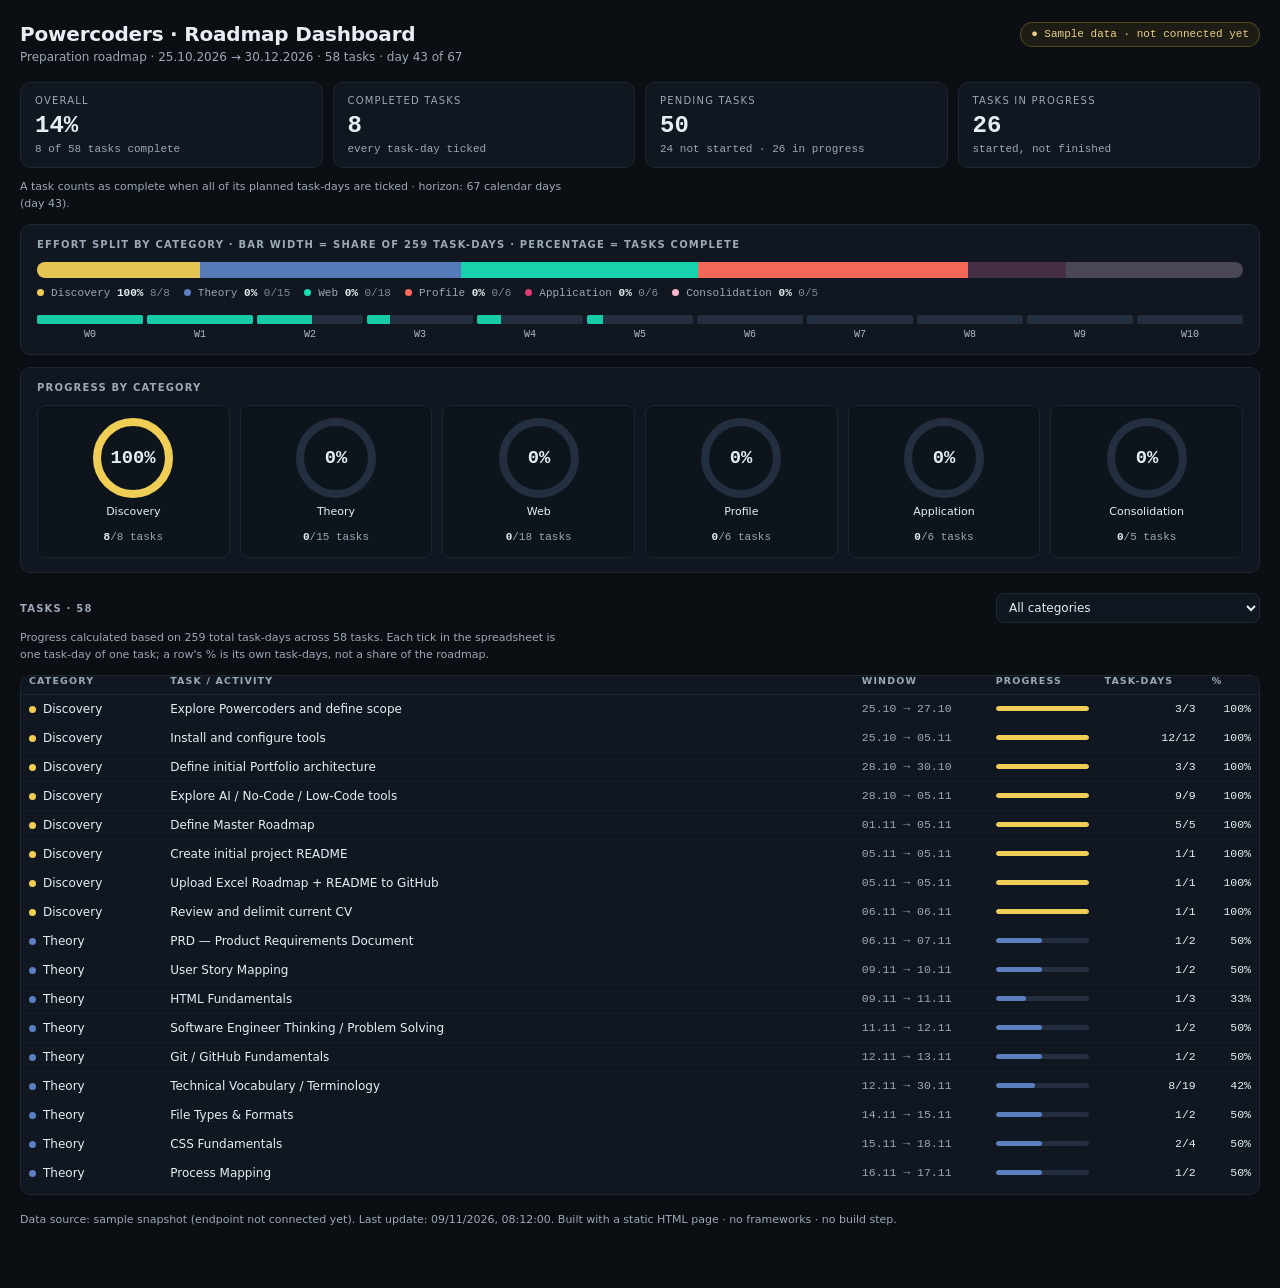
==== web/dashboard/index.html @ 417b1d1a "refactor: split web/ into portfolio root and dashboard/ - move the Task Tracker to web/dashboard/ (p" ====
<!doctype html>
<html lang="en">
<head>
<meta charset="utf-8">
<meta name="viewport" content="width=device-width, initial-scale=1">
<meta name="description" content="Powercoders Spring 2027 preparation roadmap — progress dashboard built from a Google Sheet via Apps Script JSON.">
<title>Roadmap Dashboard · Powercoders Spring 2027</title>
<style>
  :root{
    --bg:#0B0E13; --surface:#111720; --surface-2:#0E141C; --line:#1E2632;
    --txt:#E6EDF3; --muted:#9BA8B6; --dim:#7C8896;
    --grid:#232F3E;
    --sans:system-ui,-apple-system,"Segoe UI",Roboto,sans-serif;
    --mono:ui-monospace,"SF Mono",Menlo,Consolas,"Liberation Mono",monospace;
    --r:10px;
  }
  *{box-sizing:border-box}
  html,body{margin:0;background:var(--bg);color:var(--txt);font-family:var(--sans)}
  body{padding:22px 20px 48px}
  .wrap{max-width:1240px}
  .top{display:flex;justify-content:space-between;align-items:flex-start;gap:16px;flex-wrap:wrap;margin-bottom:18px}
  h1{font-size:20px;margin:0;font-weight:600;letter-spacing:-.01em}
  .sub{color:var(--muted);font-size:12px;margin-top:4px}
  .badge{font:11px/1 var(--mono);border-radius:99px;padding:6px 10px;white-space:nowrap;display:inline-flex;align-items:center;gap:6px}
  .badge.live{color:#9FE3C8;background:rgba(3,206,164,.08);border:1px solid rgba(3,206,164,.28)}
  .badge.sample{color:#EBD08A;background:rgba(234,196,53,.08);border:1px solid rgba(234,196,53,.28)}
  .badge.cached{color:#F3B7A6;background:rgba(251,77,61,.08);border:1px solid rgba(251,77,61,.3)}
  .card{background:var(--surface);border:1px solid var(--line);border-radius:var(--r)}
  .panel{padding:14px 16px}
  .panel h3,.band h3{margin:0 0 12px;font-size:10px;letter-spacing:.12em;text-transform:uppercase;color:var(--muted);font-weight:600}
  .kpis{display:grid;grid-template-columns:repeat(4,1fr);gap:10px;margin-bottom:12px}
  .kpi{padding:12px 14px}
  .kpi .lab{font-size:10px;letter-spacing:.12em;text-transform:uppercase;color:var(--muted)}
  .kpi .val{font:600 24px/1.15 var(--mono);margin-top:6px}
  .kpi .delta{font:11px/1 var(--mono);color:var(--muted);margin-top:4px}
  .kpi .of{font-size:13px;color:var(--muted);font-weight:400;margin-left:4px}
  .note{margin:-2px 0 12px;font-size:11px;line-height:1.55;color:var(--muted);max-width:78ch}
  .band{padding:14px 16px}
  .stack{display:flex;height:16px;border-radius:99px;overflow:hidden;background:var(--grid)}
  .stack i{display:block;height:100%}
  .legend{display:flex;flex-wrap:wrap;gap:14px;margin-top:10px;font:11px/1 var(--mono);color:var(--muted)}
  .legend b{color:var(--txt);font-weight:600}
  .legend .lite{color:var(--dim)}
  .dot{display:inline-block;width:7px;height:7px;border-radius:99px;margin-right:7px;vertical-align:middle}
  .stripe{display:grid;grid-template-columns:repeat(11,1fr);gap:4px;margin-top:16px}
  .stripe i{height:9px;border-radius:2px;background:var(--grid);position:relative;overflow:hidden}
  .stripe i b{position:absolute;left:0;top:0;bottom:0;background:#17DCB4;opacity:.9}
  .wklabels{display:grid;grid-template-columns:repeat(11,1fr);gap:4px;margin-top:6px;
    font:10px/1 var(--mono);color:#AEBBC9;text-align:center}
  .cats{display:grid;grid-template-columns:repeat(6,1fr);gap:10px}
  .cat{background:var(--surface-2);border:1px solid var(--line);border-radius:8px;padding:12px 10px;text-align:center}
  .cat .nm{font-size:11px;height:28px;display:flex;align-items:center;justify-content:center;line-height:1.25}
  .cat .nums{font:11px/1.4 var(--mono);color:var(--muted);margin-top:4px}
  .cat .nums b{color:var(--txt);font-weight:600}
  svg.ring{display:block;margin:0 auto}
  .toolbar{display:flex;justify-content:space-between;align-items:center;gap:12px;flex-wrap:wrap;margin:20px 0 8px}
  select{background:var(--surface);color:var(--txt);border:1px solid var(--line);border-radius:7px;
    padding:6px 8px;font:12px var(--sans)}
  table{width:100%;border-collapse:collapse;font-size:12px}
  th{text-align:left;font:600 9.5px/1 var(--sans);letter-spacing:.12em;text-transform:uppercase;
    color:var(--muted);padding:0 8px 8px;border-bottom:1px solid var(--line);position:sticky;top:0;background:var(--surface)}
  td{padding:7px 8px;border-bottom:1px solid #161D27;vertical-align:middle}
  tr:last-child td{border-bottom:0}
  .mono{font-family:var(--mono);font-size:11.5px;color:var(--muted);white-space:nowrap}
  .bar{height:5px;background:var(--grid);border-radius:99px;overflow:hidden;min-width:70px}
  .bar span{display:block;height:100%;border-radius:99px}
  .pct{font-family:var(--mono);font-size:11.5px;text-align:right;white-space:nowrap}
  .scroll{max-height:520px;overflow:auto}
  .foot{margin-top:16px;color:var(--muted);font-size:11px;line-height:1.6}
  .foot a{color:var(--muted)}
  .err{padding:12px 14px;border:1px solid rgba(251,77,61,.4);background:rgba(251,77,61,.08);
    border-radius:8px;color:#F3B7A6;font-size:12px;margin-bottom:12px}
  @media (max-width:1000px){
    .kpis{grid-template-columns:repeat(2,1fr)}
    .cats{grid-template-columns:repeat(3,1fr)}
  }
  @media (max-width:640px){
    body{padding:16px 12px 32px}
    .cats{grid-template-columns:repeat(2,1fr)}
    .kpis{grid-template-columns:repeat(2,1fr)}
    .scroll{max-height:none}
    table{font-size:11px}
    th:nth-child(3),td:nth-child(3){display:none}
  }
</style>
</head>
<body>
<div class="wrap" id="app">
  <p class="sub">Loading roadmap…</p>
</div>

<script>
/* ------------------------------------------------------------------
   Data source.
   Step 1 (now): the cached snapshot committed next to this page.
   Step 2: set ENDPOINT to the Apps Script web app URL and the page
   asks Google for the live JSON first, falling back to the snapshot.
   ------------------------------------------------------------------ */
const ENDPOINT = "https://script.google.com/macros/s/AKfycbyUwaTaMs9FA2_Uxf-tedmAq-PX54Q1xfGO8Nc5VKfSEZCTUC6m9luHq60Ki4son9Xn-g/exec";
const SNAPSHOT = "data/datos.json";

const pct = (a, b) => (b ? Math.round((100 * a) / b) : 0);
const esc = s => String(s).replace(/[&<>"]/g, c => ({ "&": "&amp;", "<": "&lt;", ">": "&gt;", '"': "&quot;" }[c]));
const dmy = iso => { const [y, m, d] = iso.split("-"); return `${d}.${m}`; };

function ring(color, value, size = 80, stroke = 8) {
  const r = (size - stroke) / 2, c = 2 * Math.PI * r, off = c * (1 - value / 100);
  return `<svg class="ring" width="${size}" height="${size}" viewBox="0 0 ${size} ${size}"
      role="img" aria-label="${value}% complete">
    <circle cx="${size / 2}" cy="${size / 2}" r="${r}" fill="none" stroke="#232F3E" stroke-width="${stroke}"/>
    <circle cx="${size / 2}" cy="${size / 2}" r="${r}" fill="none" stroke="${color}" stroke-width="${stroke}"
      stroke-dasharray="${c}" stroke-dashoffset="${off}" stroke-linecap="butt"
      transform="rotate(-90 ${size / 2} ${size / 2})"/>
    <text x="50%" y="50%" text-anchor="middle" dominant-baseline="central"
      font-family="ui-monospace,monospace" font-size="${size * 0.235}" font-weight="600"
      fill="#E6EDF3">${value}%</text>
  </svg>`;
}

function jsonp(url, timeout = 6000) {
  return new Promise(resolve => {
    const s = document.createElement("script");
    const t = setTimeout(() => resolve(null), timeout);
    window.__roadmap = data => { clearTimeout(t); resolve(data); };
    s.src = url + (url.includes("?") ? "&" : "?") + "prefix=__roadmap&_=" + Date.now();
    s.onerror = () => { clearTimeout(t); resolve(null); };
    document.head.appendChild(s);
  });
}

async function loadData() {
  if (ENDPOINT) {
    const live = await jsonp(ENDPOINT);
    if (live && live.categories) return { ...live, source: "live" };
  }
  const r = await fetch(SNAPSHOT, { cache: "no-store" });
  if (!r.ok) throw new Error("snapshot " + r.status);
  const snap = await r.json();
  return { ...snap, source: snap.source === "sample" ? "sample" : "cached" };
}

function badge(src, updated) {
  const when = updated ? new Date(updated).toLocaleString("en-GB", { day: "2-digit", month: "short", hour: "2-digit", minute: "2-digit" }) : "";
  if (src === "live") return `<span class="badge live">● Live · ${when}</span>`;
  if (src === "sample") return `<span class="badge sample">● Sample data · not connected yet</span>`;
  return `<span class="badge cached">● Cached · ${when}</span>`;
}

function render(d) {
  const total = d.overall.planned, done = d.overall.checked, overall = pct(done, total);
  const weeks = d.weeks || [];
  const rows = [];
  d.categories.forEach(c => c.tasks.forEach(t => rows.push({ c, t })));

  // The top of the page counts TASKS (what a recruiter reads); the table below
  // keeps task-days (what the spreadsheet measures). Tasks overlap, so task-days
  // add up to more than the calendar horizon — never show them as "days left".
  const tasksComplete   = rows.filter(r => r.t.planned > 0 && r.t.checked >= r.t.planned).length;
  const tasksInProgress = rows.filter(r => r.t.checked > 0 && r.t.checked < r.t.planned).length;
  const tasksPending    = rows.length - tasksComplete;
  const tasksNotStarted = tasksPending - tasksInProgress;
  const overallTasks    = pct(tasksComplete, rows.length);
  const catStats = d.categories.map(c => {
    const n = c.tasks.length;
    const done = c.tasks.filter(t => t.planned > 0 && t.checked >= t.planned).length;
    return { c, n, done, pctTasks: pct(done, n) };
  });
  const iso2 = s => Date.UTC(+s.slice(0, 4), +s.slice(5, 7) - 1, +s.slice(8, 10));
  const calendarDays = Math.round((iso2(d.horizon.end) - iso2(d.horizon.start)) / 86400000) + 1;
  const now = new Date();
  const dayOfHorizon = Math.min(calendarDays, Math.max(1,
    Math.round((Date.UTC(now.getFullYear(), now.getMonth(), now.getDate()) - iso2(d.horizon.start)) / 86400000) + 1));

  const html = `
  <div class="top">
    <div>
      <h1>Powercoders · Roadmap Dashboard</h1>
      <div class="sub">Preparation roadmap · ${d.horizon.start.split("-").reverse().join(".")} → ${d.horizon.end.split("-").reverse().join(".")} · ${rows.length} tasks · day ${dayOfHorizon} of ${calendarDays}</div>
    </div>
    ${badge(d.source, d.updated)}
  </div>

  <div class="kpis">
    <div class="card kpi"><div class="lab">Overall</div><div class="val">${overallTasks}%</div>
      <div class="delta">${tasksComplete} of ${rows.length} tasks complete</div></div>
    <div class="card kpi"><div class="lab">Completed tasks</div><div class="val">${tasksComplete}</div>
      <div class="delta">every task-day ticked</div></div>
    <div class="card kpi"><div class="lab">Pending tasks</div><div class="val">${tasksPending}</div>
      <div class="delta">${tasksNotStarted} not started · ${tasksInProgress} in progress</div></div>
    <div class="card kpi"><div class="lab">Tasks in progress</div><div class="val">${tasksInProgress}</div>
      <div class="delta">started, not finished</div></div>
  </div>
  <p class="note">A task counts as complete when all of its planned task-days are ticked · horizon: ${calendarDays} calendar days (day ${dayOfHorizon}).</p>

  <div class="card band" style="margin-bottom:12px">
    <h3>Effort split by category · bar width = share of ${total} task-days · percentage = tasks complete</h3>
    <div class="stack">${catStats.map(({ c }) => `
      <i title="${esc(c.name)}: ${c.planned} task-days"
         style="width:${(c.planned / total) * 100}%;background:${c.chart};opacity:${c.checked ? .95 : .18}"></i>`).join("")}
    </div>
    <div class="legend">${catStats.map(({ c, n, done: cd, pctTasks }) => `
      <span><span class="dot" style="background:${c.chart}"></span>${esc(c.short)} <b>${pctTasks}%</b><span class="lite"> ${cd}/${n}</span></span>`).join("")}
    </div>
    <div class="stripe">${weeks.map(w => `<i title="${w.label}: ${w.checked}/${w.planned} task-days"><b style="width:${w.planned ? (w.checked / w.planned) * 100 : 0}%"></b></i>`).join("")}</div>
    <div class="wklabels">${weeks.map(w => `<div>${w.label}</div>`).join("")}</div>
  </div>

  <div class="card panel" style="margin-bottom:4px">
    <h3>Progress by category</h3>
    <div class="cats">${catStats.map(({ c, n, done: cd, pctTasks }) => `
      <div class="cat">
        ${ring(c.chart, pctTasks)}
        <div class="nm">${esc(c.short)}</div>
        <div class="nums"><b>${cd}</b>/${n} tasks</div>
      </div>`).join("")}
    </div>
  </div>

  <div class="toolbar">
    <h3 style="margin:0;font-size:10px;letter-spacing:.12em;text-transform:uppercase;color:var(--muted)">
      Tasks · ${rows.length}</h3>
    <select id="filter" aria-label="Filter by category">
      <option value="">All categories</option>
      ${d.categories.map(c => `<option value="${c.id}">${esc(c.name)}</option>`).join("")}
    </select>
  </div>

  <p class="note">Progress calculated based on ${total} total task-days across ${rows.length} tasks. Each tick in the spreadsheet is one task-day of one task; a row's % is its own task-days, not a share of the roadmap.</p>

  <div class="card scroll">
    <table>
      <thead><tr>
        <th>Category</th><th>Task / Activity</th><th>Window</th><th>Progress</th><th title="Task-days worked / planned for this task (one tick per day in the spreadsheet)">Task-days</th><th>%</th>
      </tr></thead>
      <tbody id="tbody">
        ${rows.map(({ c, t }) => {
          const p = pct(t.checked, t.planned);
          return `<tr data-cat="${c.id}">
            <td style="white-space:nowrap"><span class="dot" style="background:${c.chart}"></span>${esc(c.short)}</td>
            <td>${esc(t.name)}</td>
            <td class="mono">${dmy(t.start)} → ${dmy(t.end)}</td>
            <td><div class="bar"><span style="width:${p}%;background:${c.chart}"></span></div></td>
            <td class="pct">${t.checked}/${t.planned}</td>
            <td class="pct">${p}%</td>
          </tr>`;
        }).join("")}
      </tbody>
    </table>
  </div>

  <p class="foot">
    Data source: ${d.source === "live" ? "Google Sheet via Apps Script (live)" : d.source === "sample" ? "sample snapshot (endpoint not connected yet)" : "committed snapshot"}.
    Last update: ${d.updated ? new Date(d.updated).toLocaleString("en-GB") : "—"}.
    Built with a static HTML page · no frameworks · no build step.
  </p>`;

  const app = document.getElementById("app");
  app.innerHTML = html;

  const sel = document.getElementById("filter");
  sel.addEventListener("change", () => {
    const v = sel.value;
    document.querySelectorAll("#tbody tr").forEach(tr => {
      tr.style.display = !v || tr.dataset.cat === v ? "" : "none";
    });
  });
}

loadData()
  .then(render)
  .catch(err => {
    document.getElementById("app").innerHTML =
      `<div class="err"><strong>Could not load the roadmap data.</strong><br>
       ${esc(err.message)} — if you opened the file directly, serve it over HTTP
       (<code>python -m http.server</code>) so the browser can fetch <code>data/datos.json</code>.</div>`;
  });
</script>
</body>
</html>
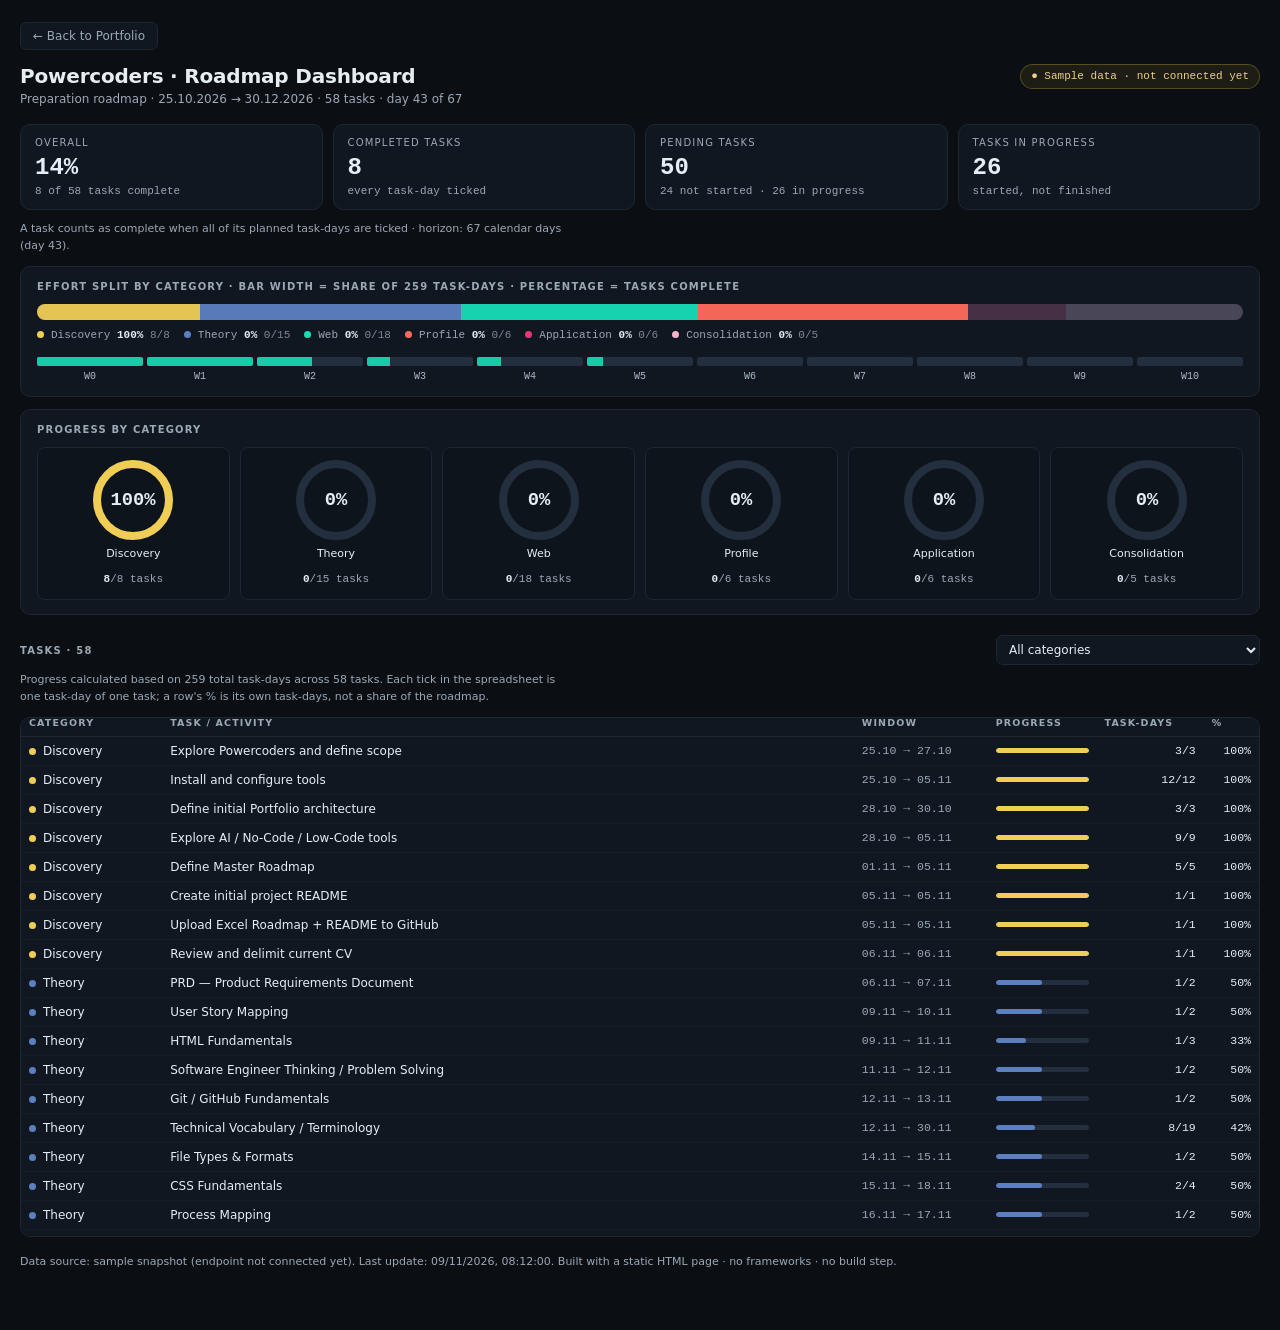
==== commit d5040624: "feat: add back button to dashboard" ====
--- a/web/dashboard/index.html
+++ b/web/dashboard/index.html
@@ -82,11 +82,20 @@
     table{font-size:11px}
     th:nth-child(3),td:nth-child(3){display:none}
   }
+  .nav-back{margin-bottom:14px}
+  .back-btn{display:inline-flex;align-items:center;gap:6px;font:500 12px/1 var(--sans);color:var(--muted);background:var(--surface);border:1px solid var(--line);border-radius:6px;padding:7px 12px;text-decoration:none;transition:color .15s ease,border-color .15s ease,background .15s ease,transform .15s ease}
+  .back-btn:hover{color:var(--txt);border-color:#2C3A4C;background:var(--surface-2);transform:translateX(-2px);text-decoration:none}
+  .back-btn:focus-visible{outline:2px solid #03CEA4;outline-offset:2px}
 </style>
 </head>
 <body>
-<div class="wrap" id="app">
-  <p class="sub">Loading roadmap…</p>
+<div class="wrap">
+  <div class="nav-back">
+    <a href="../index.html" class="back-btn">← Back to Portfolio</a>
+  </div>
+  <div id="app">
+    <p class="sub">Loading roadmap…</p>
+  </div>
 </div>
 
 <script>
